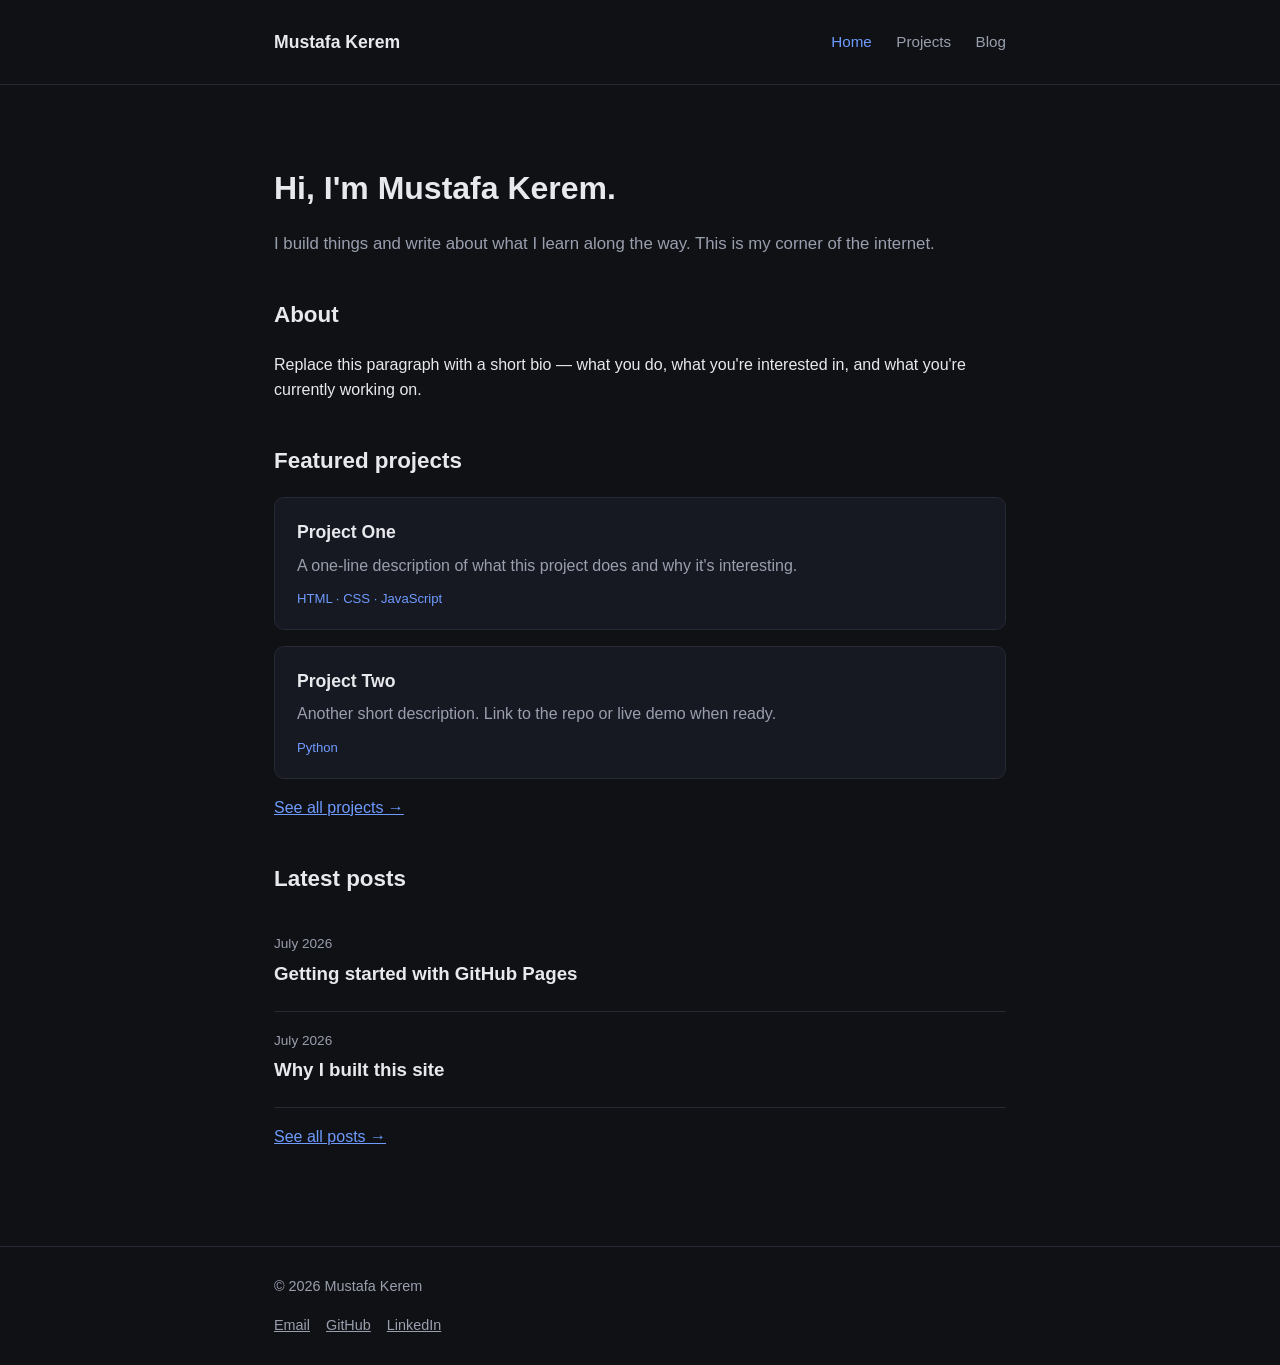
==== index.html @ e3eb82aa "init" ====
<!DOCTYPE html>
<html lang="en">
<head>
<meta charset="UTF-8">
<meta name="viewport" content="width=device-width, initial-scale=1.0">
<title>Mustafa Kerem</title>
<link rel="stylesheet" href="css/style.css">
</head>
<body>

<header class="site">
  <div class="wrap">
    <a class="brand" href="index.html">Mustafa Kerem</a>
    <nav class="main">
      <a href="index.html" class="active">Home</a>
      <a href="projects.html">Projects</a>
      <a href="blog.html">Blog</a>
    </nav>
  </div>
</header>

<main>
  <div class="wrap">
    <h1>Hi, I'm Mustafa Kerem.</h1>
    <p class="lead">I build things and write about what I learn along the way. This is my corner of the internet.</p>

    <h2>About</h2>
    <p>Replace this paragraph with a short bio — what you do, what you're interested in, and what you're currently working on.</p>

    <h2>Featured projects</h2>
    <div class="card">
      <h3>Project One</h3>
      <p>A one-line description of what this project does and why it's interesting.</p>
      <div class="tags">HTML · CSS · JavaScript</div>
    </div>
    <div class="card">
      <h3>Project Two</h3>
      <p>Another short description. Link to the repo or live demo when ready.</p>
      <div class="tags">Python</div>
    </div>
    <p><a href="projects.html">See all projects &rarr;</a></p>

    <h2>Latest posts</h2>
    <div class="post-list-item">
      <div class="date">July 2026</div>
      <h3><a href="posts/post-1.html">Getting started with GitHub Pages</a></h3>
    </div>
    <div class="post-list-item">
      <div class="date">July 2026</div>
      <h3><a href="posts/post-2.html">Why I built this site</a></h3>
    </div>
    <p><a href="blog.html">See all posts &rarr;</a></p>
  </div>
</main>

<footer class="site">
  <div class="wrap">
    <div>&copy; 2026 Mustafa Kerem</div>
    <div class="social">
      <a href="mailto:yavuzmkerem@gmail.com">Email</a>
      <a href="https://github.com/" target="_blank" rel="noopener">GitHub</a>
      <a href="https://linkedin.com/" target="_blank" rel="noopener">LinkedIn</a>
    </div>
  </div>
</footer>

</body>
</html>
---- css/style.css ----
:root {
  --bg: #0f1115;
  --bg-alt: #161922;
  --text: #e8e9ed;
  --text-dim: #9a9fae;
  --accent: #6f9bff;
  --border: #262a35;
  --max-width: 780px;
}

* { box-sizing: border-box; }

body {
  margin: 0;
  background: var(--bg);
  color: var(--text);
  font-family: -apple-system, BlinkMacSystemFont, "Segoe UI", Helvetica, Arial, sans-serif;
  line-height: 1.6;
}

.wrap {
  max-width: var(--max-width);
  margin: 0 auto;
  padding: 0 24px;
}

header.site {
  border-bottom: 1px solid var(--border);
  padding: 28px 0;
}

header.site .wrap {
  display: flex;
  justify-content: space-between;
  align-items: center;
  flex-wrap: wrap;
  gap: 12px;
}

.brand {
  font-weight: 700;
  font-size: 1.1rem;
  color: var(--text);
  text-decoration: none;
}

nav.main a {
  color: var(--text-dim);
  text-decoration: none;
  margin-left: 20px;
  font-size: 0.95rem;
}

nav.main a:hover,
nav.main a.active {
  color: var(--accent);
}

main {
  padding: 56px 0 80px;
}

h1 { font-size: 2rem; margin-bottom: 8px; }
h2 { font-size: 1.4rem; margin-top: 40px; }
p.lead { color: var(--text-dim); font-size: 1.05rem; }

.tagline { color: var(--text-dim); margin-bottom: 32px; }

a { color: var(--accent); }

.card {
  border: 1px solid var(--border);
  background: var(--bg-alt);
  border-radius: 10px;
  padding: 20px 22px;
  margin-bottom: 16px;
}

.card h3 { margin: 0 0 6px; font-size: 1.1rem; }
.card p { margin: 0 0 10px; color: var(--text-dim); }
.card .tags { font-size: 0.82rem; color: var(--accent); }

.post-list-item {
  border-bottom: 1px solid var(--border);
  padding: 18px 0;
}

.post-list-item .date {
  color: var(--text-dim);
  font-size: 0.85rem;
}

.post-list-item h3 { margin: 4px 0; }
.post-list-item h3 a { color: var(--text); text-decoration: none; }
.post-list-item h3 a:hover { color: var(--accent); }

footer.site {
  border-top: 1px solid var(--border);
  padding: 28px 0;
  color: var(--text-dim);
  font-size: 0.9rem;
}

footer.site a { color: var(--text-dim); }

.social {
  display: flex;
  gap: 16px;
  margin-top: 16px;
}

.post-body { margin-top: 24px; }
.post-body p { margin-bottom: 18px; }

.back-link { display: inline-block; margin-top: 32px; }
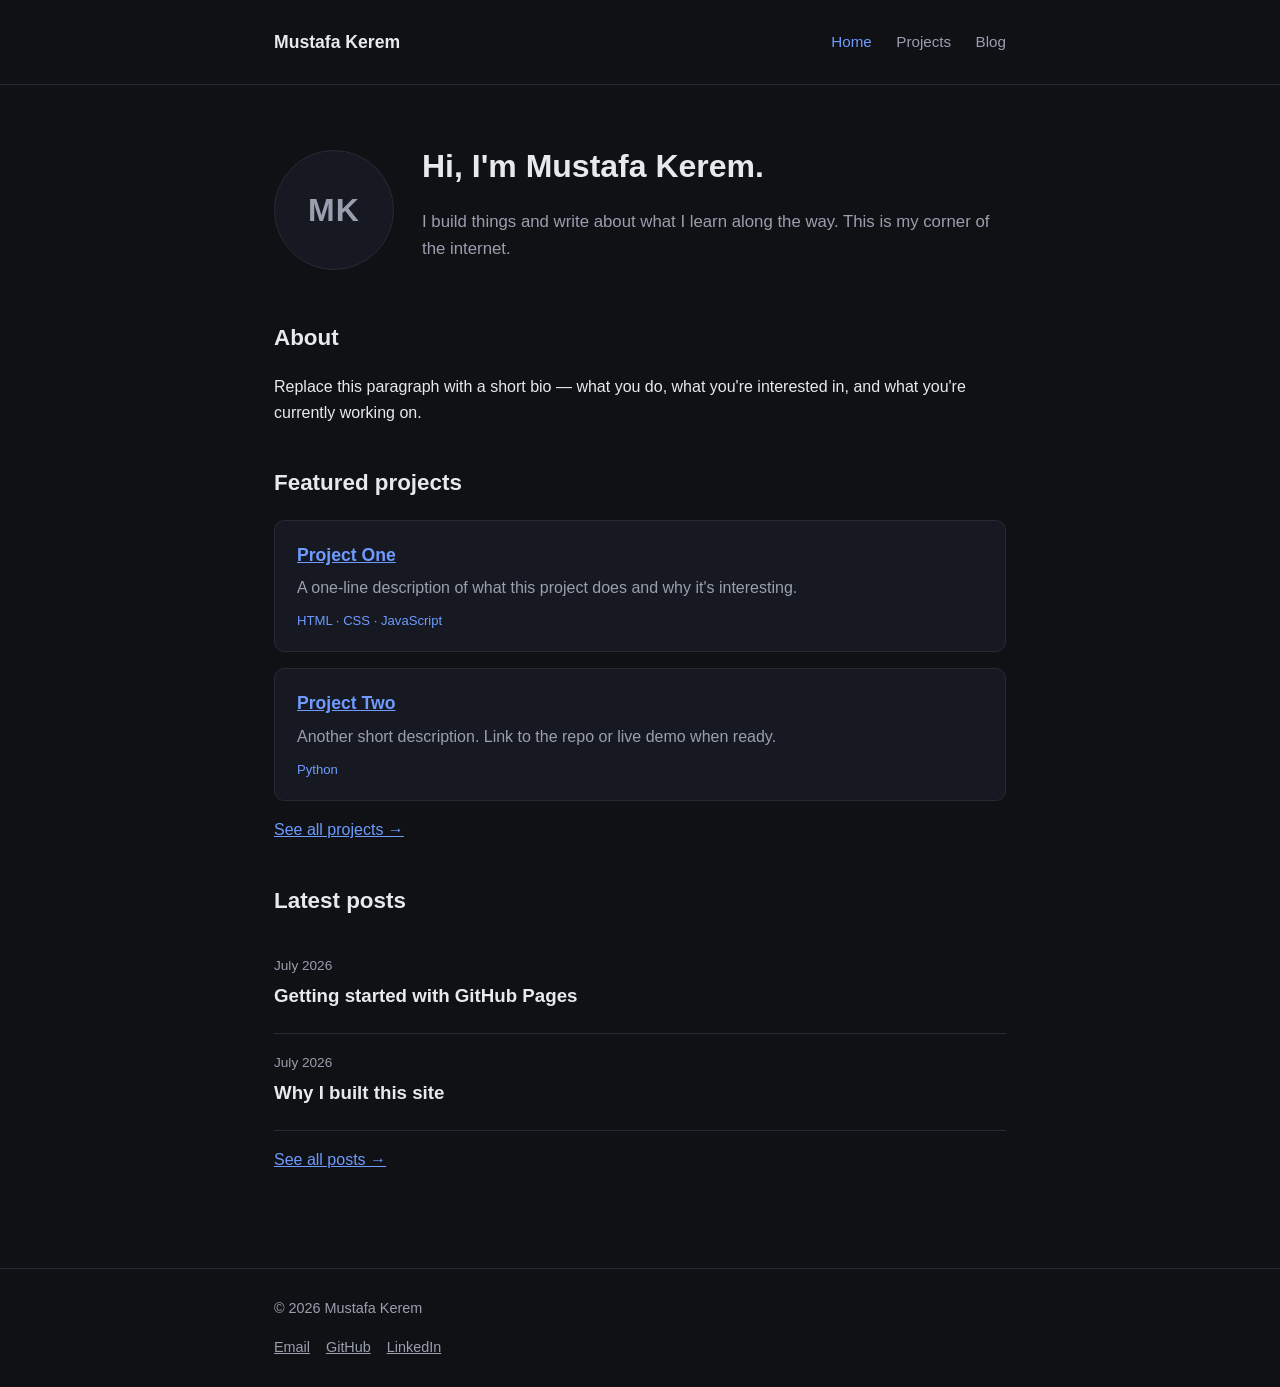
==== commit 5f9b2001: "update: small changes" ====
--- a/index.html
+++ b/index.html
@@ -21,20 +21,30 @@
 
 <main>
   <div class="wrap">
-    <h1>Hi, I'm Mustafa Kerem.</h1>
-    <p class="lead">I build things and write about what I learn along the way. This is my corner of the internet.</p>
+    <div class="hero">
+      <!-- PHOTO PLACEHOLDER
+           To use a real photo, put an image at images/profile.jpg and replace
+           this whole <div class="avatar">…</div> with:
+           <img class="avatar" src="images/profile.jpg" alt="Mustafa Kerem"> -->
+      <div class="avatar"><span>MK</span></div>
+      <div class="hero-text">
+        <h1>Hi, I'm Mustafa Kerem.</h1>
+        <p class="lead">I build things and write about what I learn along the way. This is my corner of the internet.</p>
+      </div>
+    </div>
 
     <h2>About</h2>
     <p>Replace this paragraph with a short bio — what you do, what you're interested in, and what you're currently working on.</p>
 
     <h2>Featured projects</h2>
+    <!-- Replace the URLs below with your real repo links (github.com/mkyavuz/<repo>). -->
     <div class="card">
-      <h3>Project One</h3>
+      <h3><a href="https://github.com/mkyavuz/project-one" target="_blank" rel="noopener">Project One</a></h3>
       <p>A one-line description of what this project does and why it's interesting.</p>
       <div class="tags">HTML · CSS · JavaScript</div>
     </div>
     <div class="card">
-      <h3>Project Two</h3>
+      <h3><a href="https://github.com/mkyavuz/project-two" target="_blank" rel="noopener">Project Two</a></h3>
       <p>Another short description. Link to the repo or live demo when ready.</p>
       <div class="tags">Python</div>
     </div>
@@ -58,7 +68,7 @@
     <div>&copy; 2026 Mustafa Kerem</div>
     <div class="social">
       <a href="mailto:yavuzmkerem@gmail.com">Email</a>
-      <a href="https://github.com/" target="_blank" rel="noopener">GitHub</a>
+      <a href="https://github.com/mkyavuz" target="_blank" rel="noopener">GitHub</a>
       <a href="https://linkedin.com/" target="_blank" rel="noopener">LinkedIn</a>
     </div>
   </div>
--- a/css/style.css
+++ b/css/style.css
@@ -60,6 +60,34 @@
   padding: 56px 0 80px;
 }
 
+.hero {
+  display: flex;
+  align-items: center;
+  gap: 28px;
+  flex-wrap: wrap;
+}
+
+.hero-text { flex: 1; min-width: 240px; }
+.hero-text h1 { margin-top: 0; }
+
+/* Circular photo / placeholder. Works for both the placeholder <div> and a real <img>. */
+.avatar {
+  width: 120px;
+  height: 120px;
+  flex-shrink: 0;
+  border-radius: 50%;
+  object-fit: cover;
+  background: var(--bg-alt);
+  border: 1px solid var(--border);
+  display: flex;
+  align-items: center;
+  justify-content: center;
+  color: var(--text-dim);
+  font-size: 2rem;
+  font-weight: 700;
+  letter-spacing: 1px;
+}
+
 h1 { font-size: 2rem; margin-bottom: 8px; }
 h2 { font-size: 1.4rem; margin-top: 40px; }
 p.lead { color: var(--text-dim); font-size: 1.05rem; }
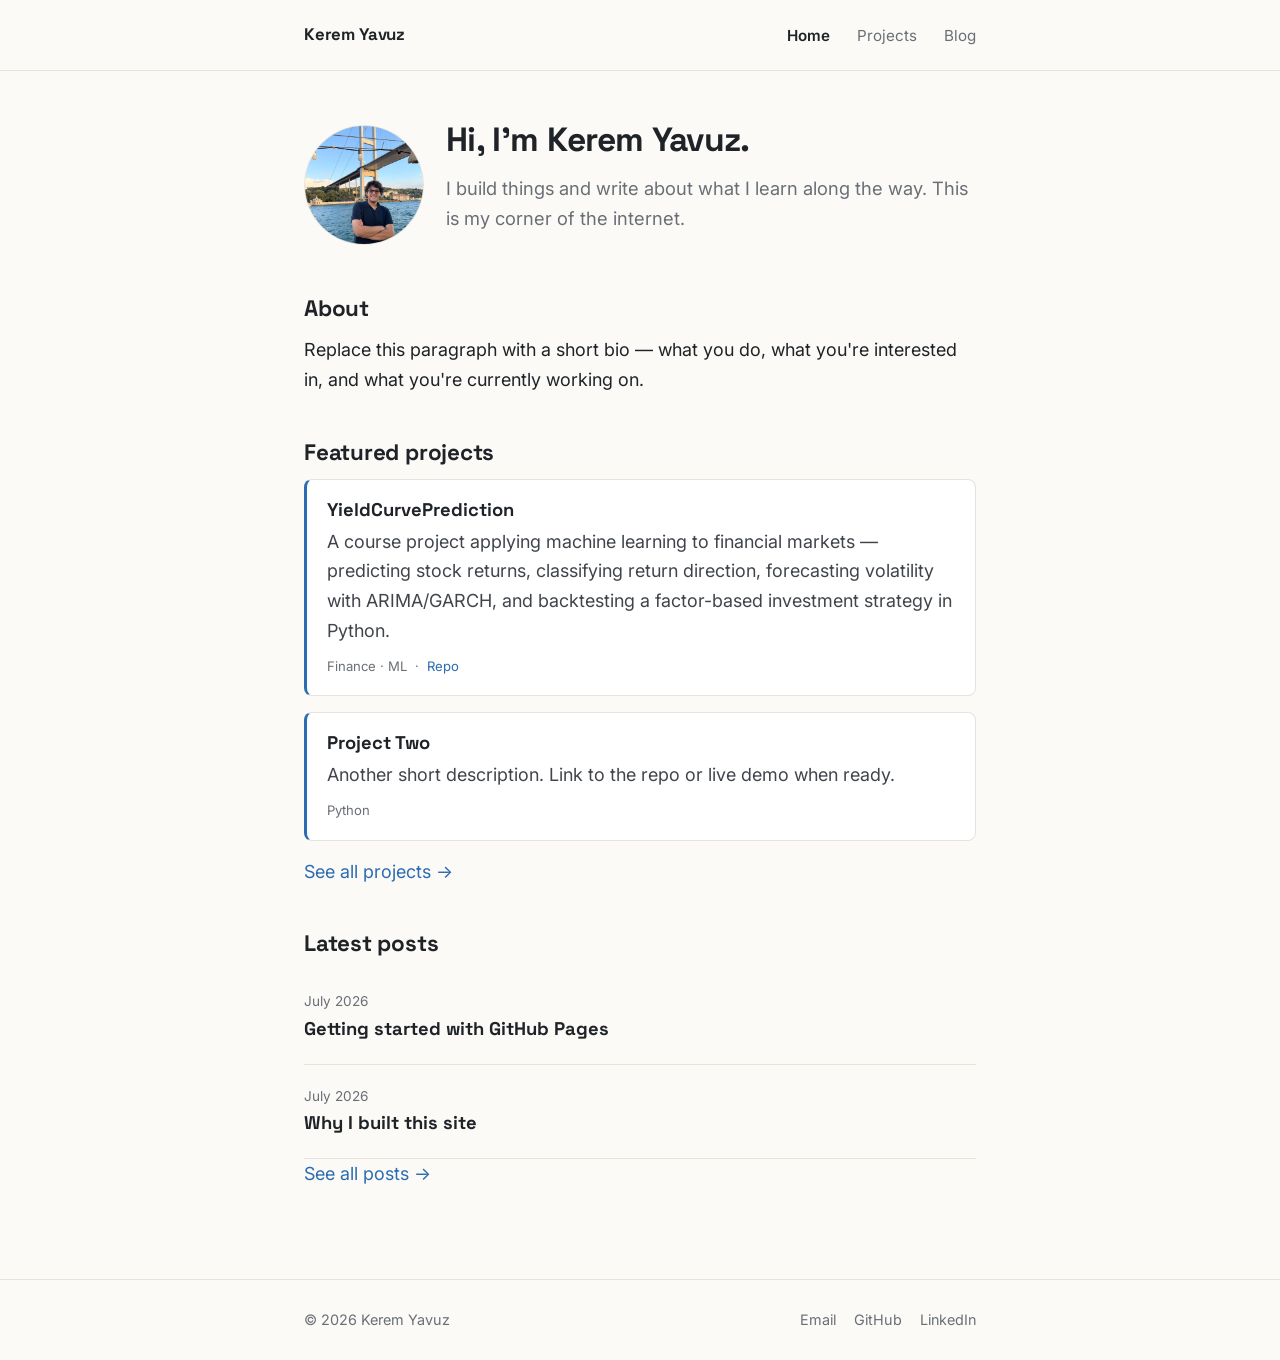
==== commit 9685baac: "update: small changes 3" ====
--- a/index.html
+++ b/index.html
@@ -3,14 +3,14 @@
 <head>
 <meta charset="UTF-8">
 <meta name="viewport" content="width=device-width, initial-scale=1.0">
-<title>Mustafa Kerem</title>
+<title>Kerem Yavuz</title>
 <link rel="stylesheet" href="css/style.css">
 </head>
 <body>
 
 <header class="site">
   <div class="wrap">
-    <a class="brand" href="index.html">Mustafa Kerem</a>
+    <a class="brand" href="index.html">Kerem Yavuz</a>
     <nav class="main">
       <a href="index.html" class="active">Home</a>
       <a href="projects.html">Projects</a>
@@ -22,13 +22,9 @@
 <main>
   <div class="wrap">
     <div class="hero">
-      <!-- PHOTO PLACEHOLDER
-           To use a real photo, put an image at images/profile.jpg and replace
-           this whole <div class="avatar">…</div> with:
-           <img class="avatar" src="images/profile.jpg" alt="Mustafa Kerem"> -->
-      <div class="avatar"><span>MK</span></div>
+      <img class="avatar" src="images/profile.jpg" alt="Kerem Yavuz">
       <div class="hero-text">
-        <h1>Hi, I'm Mustafa Kerem.</h1>
+        <h1>Hi, I'm Kerem Yavuz.</h1>
         <p class="lead">I build things and write about what I learn along the way. This is my corner of the internet.</p>
       </div>
     </div>
@@ -37,11 +33,10 @@
     <p>Replace this paragraph with a short bio — what you do, what you're interested in, and what you're currently working on.</p>
 
     <h2>Featured projects</h2>
-    <!-- Replace the URLs below with your real repo links (github.com/mkyavuz/<repo>). -->
     <div class="card">
-      <h3><a href="https://github.com/mkyavuz/project-one" target="_blank" rel="noopener">Project One</a></h3>
-      <p>A one-line description of what this project does and why it's interesting.</p>
-      <div class="tags">HTML · CSS · JavaScript</div>
+      <h3><a href="https://github.com/mkyavuz/YieldCurvePrediction" target="_blank" rel="noopener">YieldCurvePrediction</a></h3>
+      <p>A course project applying machine learning to financial markets — predicting stock returns, classifying return direction, forecasting volatility with ARIMA/GARCH, and backtesting a factor-based investment strategy in Python.</p>
+      <div class="tags">Finance · ML &nbsp;·&nbsp; <a href="https://github.com/mkyavuz/YieldCurvePrediction" target="_blank" rel="noopener">Repo</a></div>
     </div>
     <div class="card">
       <h3><a href="https://github.com/mkyavuz/project-two" target="_blank" rel="noopener">Project Two</a></h3>
@@ -65,14 +60,16 @@
 
 <footer class="site">
   <div class="wrap">
-    <div>&copy; 2026 Mustafa Kerem</div>
+    <div>&copy; 2026 Kerem Yavuz</div>
     <div class="social">
       <a href="mailto:yavuzmkerem@gmail.com">Email</a>
       <a href="https://github.com/mkyavuz" target="_blank" rel="noopener">GitHub</a>
-      <a href="https://linkedin.com/" target="_blank" rel="noopener">LinkedIn</a>
+      <a href="https://www.linkedin.com/in/mustafa-kerem-yavuz-016a1a202/" target="_blank" rel="noopener">LinkedIn</a>
     </div>
   </div>
 </footer>
 
+<script src="js/easteregg.js" defer></script>
+
 </body>
 </html>
--- a/css/style.css
+++ b/css/style.css
@@ -1,143 +1,121 @@
+/* ===========================================================
+   Kerem Yavuz — clean, reading-first theme
+   Inspired by paulgraham.com, gwern.net, waitbutwhy.com
+   =========================================================== */
+
+@import url('https://fonts.googleapis.com/css2?family=Inter:wght@400;500;600;700&family=Space+Grotesk:wght@400;500;600;700&display=swap');
+
 :root {
-  --bg: #0f1115;
-  --bg-alt: #161922;
-  --text: #e8e9ed;
-  --text-dim: #9a9fae;
-  --accent: #6f9bff;
-  --border: #262a35;
-  --max-width: 780px;
+  --bg: #fbfaf7;          /* warm off-white / cream */
+  --panel: #ffffff;
+  --text: #1f2328;
+  --muted: #6a6f76;
+  --border: #e7e3da;
+  --accent: #2b6cb0;      /* calm blue */
+  --accent-hover: #1b4f86;
+  --accent-soft: #eef4fb;
+  --max-width: 720px;
+  --display: "Space Grotesk", "Inter", -apple-system, BlinkMacSystemFont, sans-serif;
+  --sans: "Inter", -apple-system, BlinkMacSystemFont, "Segoe UI", Helvetica, Arial, sans-serif;
+  --serif: Georgia, "Iowan Old Style", "Palatino Linotype", Palatino, serif;
 }
 
 * { box-sizing: border-box; }
+html { -webkit-text-size-adjust: 100%; }
 
 body {
   margin: 0;
   background: var(--bg);
   color: var(--text);
-  font-family: -apple-system, BlinkMacSystemFont, "Segoe UI", Helvetica, Arial, sans-serif;
-  line-height: 1.6;
+  font-family: var(--sans);
+  font-size: 18px;
+  line-height: 1.65;
+  -webkit-font-smoothing: antialiased;
+  text-rendering: optimizeLegibility;
 }
 
-.wrap {
-  max-width: var(--max-width);
-  margin: 0 auto;
-  padding: 0 24px;
+.wrap { max-width: var(--max-width); margin: 0 auto; padding: 0 24px; }
+
+/* ---------- header / nav ---------- */
+header.site { border-bottom: 1px solid var(--border); }
+header.site .wrap {
+  display: flex; justify-content: space-between; align-items: center;
+  flex-wrap: wrap; gap: 12px; padding-top: 20px; padding-bottom: 20px;
+}
+.brand {
+  font-family: var(--display); font-weight: 700; font-size: 1.05rem;
+  color: var(--text); text-decoration: none; letter-spacing: -0.01em;
+}
+nav.main a {
+  font-family: var(--sans); color: var(--muted); text-decoration: none;
+  margin-left: 22px; font-size: 0.95rem;
+}
+nav.main a:hover { color: var(--accent); }
+nav.main a.active { color: var(--text); font-weight: 600; }
+
+main { padding: 48px 0 72px; }
+
+/* ---------- headings / text ---------- */
+h1, h2, h3 { font-family: var(--display); line-height: 1.25; color: var(--text); }
+h1 { font-size: 2.1rem; margin: 0 0 12px; letter-spacing: -0.02em; }
+h2 { font-size: 1.4rem; margin: 44px 0 12px; letter-spacing: -0.01em; }
+h3 { font-size: 1.15rem; margin: 0 0 6px; }
+
+p { margin: 0 0 18px; }
+p.lead { font-size: 1.15rem; color: var(--muted); }
+.tagline { color: var(--muted); margin-bottom: 28px; }
+
+a { color: var(--accent); text-decoration: none; }
+a:hover { color: var(--accent-hover); text-decoration: underline; }
+
+/* ---------- hero ---------- */
+.hero { display: flex; align-items: center; gap: 22px; flex-wrap: wrap; margin-bottom: 8px; }
+.hero-text { flex: 1; min-width: 240px; }
+.hero-text h1 { margin-top: 0; }
+.avatar {
+  width: 120px; height: 120px; flex-shrink: 0;
+  border-radius: 50%; object-fit: cover; object-position: center 30%;
+  background: var(--accent-soft); border: 1px solid var(--border);
+  display: flex; align-items: center; justify-content: center;
+  color: var(--accent); font-family: var(--sans); font-weight: 700; font-size: 1.8rem;
 }
 
-header.site {
-  border-bottom: 1px solid var(--border);
-  padding: 28px 0;
-}
-
-header.site .wrap {
-  display: flex;
-  justify-content: space-between;
-  align-items: center;
-  flex-wrap: wrap;
-  gap: 12px;
-}
-
-.brand {
-  font-weight: 700;
-  font-size: 1.1rem;
-  color: var(--text);
-  text-decoration: none;
-}
-
-nav.main a {
-  color: var(--text-dim);
-  text-decoration: none;
-  margin-left: 20px;
-  font-size: 0.95rem;
-}
-
-nav.main a:hover,
-nav.main a.active {
-  color: var(--accent);
-}
-
-main {
-  padding: 56px 0 80px;
-}
-
-.hero {
-  display: flex;
-  align-items: center;
-  gap: 28px;
-  flex-wrap: wrap;
-}
-
-.hero-text { flex: 1; min-width: 240px; }
-.hero-text h1 { margin-top: 0; }
-
-/* Circular photo / placeholder. Works for both the placeholder <div> and a real <img>. */
-.avatar {
-  width: 120px;
-  height: 120px;
-  flex-shrink: 0;
-  border-radius: 50%;
-  object-fit: cover;
-  background: var(--bg-alt);
+/* ---------- cards ---------- */
+.card {
+  background: var(--panel);
   border: 1px solid var(--border);
-  display: flex;
-  align-items: center;
-  justify-content: center;
-  color: var(--text-dim);
-  font-size: 2rem;
-  font-weight: 700;
-  letter-spacing: 1px;
-}
-
-h1 { font-size: 2rem; margin-bottom: 8px; }
-h2 { font-size: 1.4rem; margin-top: 40px; }
-p.lead { color: var(--text-dim); font-size: 1.05rem; }
-
-.tagline { color: var(--text-dim); margin-bottom: 32px; }
-
-a { color: var(--accent); }
-
-.card {
-  border: 1px solid var(--border);
-  background: var(--bg-alt);
-  border-radius: 10px;
-  padding: 20px 22px;
+  border-left: 3px solid var(--accent);
+  border-radius: 8px;
+  padding: 18px 20px;
   margin-bottom: 16px;
 }
+.card h3 { font-family: var(--display); margin: 0 0 6px; }
+.card h3 a { color: var(--text); }
+.card h3 a:hover { color: var(--accent); text-decoration: none; }
+.card p { margin: 0 0 10px; color: #40454b; }
+.card .tags { font-family: var(--sans); font-size: 0.82rem; color: var(--muted); }
+.card .tags a { color: var(--accent); }
 
-.card h3 { margin: 0 0 6px; font-size: 1.1rem; }
-.card p { margin: 0 0 10px; color: var(--text-dim); }
-.card .tags { font-size: 0.82rem; color: var(--accent); }
+/* ---------- blog list ---------- */
+.post-list-item { border-bottom: 1px solid var(--border); padding: 20px 0; }
+.post-list-item:last-child { border-bottom: 0; }
+.post-list-item .date { font-family: var(--sans); color: var(--muted); font-size: 0.85rem; }
+.post-list-item h3 { margin: 4px 0; }
+.post-list-item h3 a { color: var(--text); }
+.post-list-item h3 a:hover { color: var(--accent); text-decoration: none; }
+.post-list-item p { color: var(--muted); margin: 4px 0 0; }
 
-.post-list-item {
-  border-bottom: 1px solid var(--border);
-  padding: 18px 0;
-}
+/* ---------- post body ---------- */
+.post-body { margin-top: 22px; }
+.post-body p { margin-bottom: 20px; }
+.date { font-family: var(--sans); color: var(--muted); font-size: 0.9rem; }
+.back-link { display: inline-block; margin-top: 36px; font-family: var(--sans); font-size: 0.95rem; }
 
-.post-list-item .date {
-  color: var(--text-dim);
-  font-size: 0.85rem;
-}
+/* ---------- footer ---------- */
+footer.site { border-top: 1px solid var(--border); padding: 28px 0; color: var(--muted); font-size: 0.9rem; }
+footer.site .wrap { display: flex; justify-content: space-between; align-items: center; flex-wrap: wrap; gap: 12px; }
+footer.site a { color: var(--muted); }
+footer.site a:hover { color: var(--accent); }
+.social { display: flex; gap: 18px; }
 
-.post-list-item h3 { margin: 4px 0; }
-.post-list-item h3 a { color: var(--text); text-decoration: none; }
-.post-list-item h3 a:hover { color: var(--accent); }
-
-footer.site {
-  border-top: 1px solid var(--border);
-  padding: 28px 0;
-  color: var(--text-dim);
-  font-size: 0.9rem;
-}
-
-footer.site a { color: var(--text-dim); }
-
-.social {
-  display: flex;
-  gap: 16px;
-  margin-top: 16px;
-}
-
-.post-body { margin-top: 24px; }
-.post-body p { margin-bottom: 18px; }
-
-.back-link { display: inline-block; margin-top: 32px; }
+hr { border: 0; border-top: 1px solid var(--border); margin: 40px 0; }
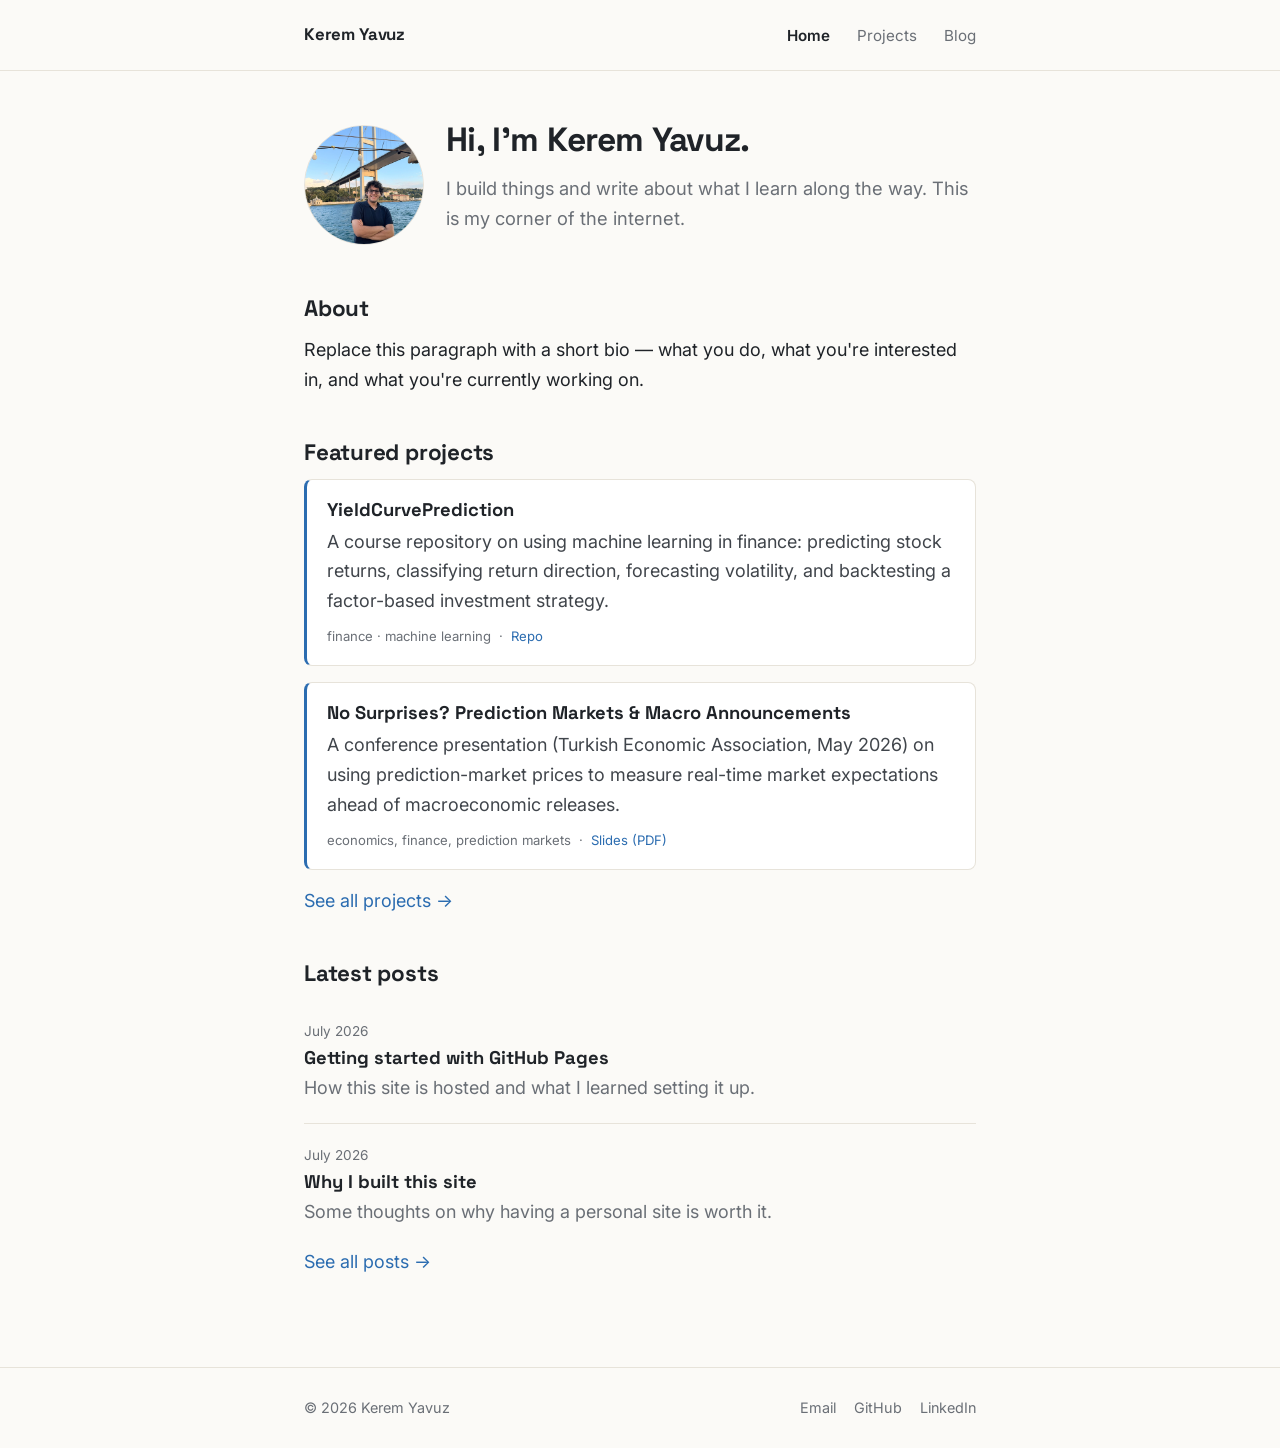
==== commit a9366228: "update: small changes 4" ====
--- a/index.html
+++ b/index.html
@@ -33,27 +33,15 @@
     <p>Replace this paragraph with a short bio — what you do, what you're interested in, and what you're currently working on.</p>
 
     <h2>Featured projects</h2>
-    <div class="card">
-      <h3><a href="https://github.com/mkyavuz/YieldCurvePrediction" target="_blank" rel="noopener">YieldCurvePrediction</a></h3>
-      <p>A course project applying machine learning to financial markets — predicting stock returns, classifying return direction, forecasting volatility with ARIMA/GARCH, and backtesting a factor-based investment strategy in Python.</p>
-      <div class="tags">Finance · ML &nbsp;·&nbsp; <a href="https://github.com/mkyavuz/YieldCurvePrediction" target="_blank" rel="noopener">Repo</a></div>
-    </div>
-    <div class="card">
-      <h3><a href="https://github.com/mkyavuz/project-two" target="_blank" rel="noopener">Project Two</a></h3>
-      <p>Another short description. Link to the repo or live demo when ready.</p>
-      <div class="tags">Python</div>
-    </div>
+    <!-- Auto-filled with the top projects from projects.html by js/featured.js.
+         Edit projects.html, not this — the home page mirrors it. -->
+    <div id="home-projects"></div>
     <p><a href="projects.html">See all projects &rarr;</a></p>
 
     <h2>Latest posts</h2>
-    <div class="post-list-item">
-      <div class="date">July 2026</div>
-      <h3><a href="posts/post-1.html">Getting started with GitHub Pages</a></h3>
-    </div>
-    <div class="post-list-item">
-      <div class="date">July 2026</div>
-      <h3><a href="posts/post-2.html">Why I built this site</a></h3>
-    </div>
+    <!-- Auto-filled with the latest posts from blog.html by js/featured.js.
+         Edit blog.html, not this — the home page mirrors it. -->
+    <div id="home-posts"></div>
     <p><a href="blog.html">See all posts &rarr;</a></p>
   </div>
 </main>
@@ -69,6 +57,7 @@
   </div>
 </footer>
 
+<script src="js/featured.js" defer></script>
 <script src="js/easteregg.js" defer></script>
 
 </body>
